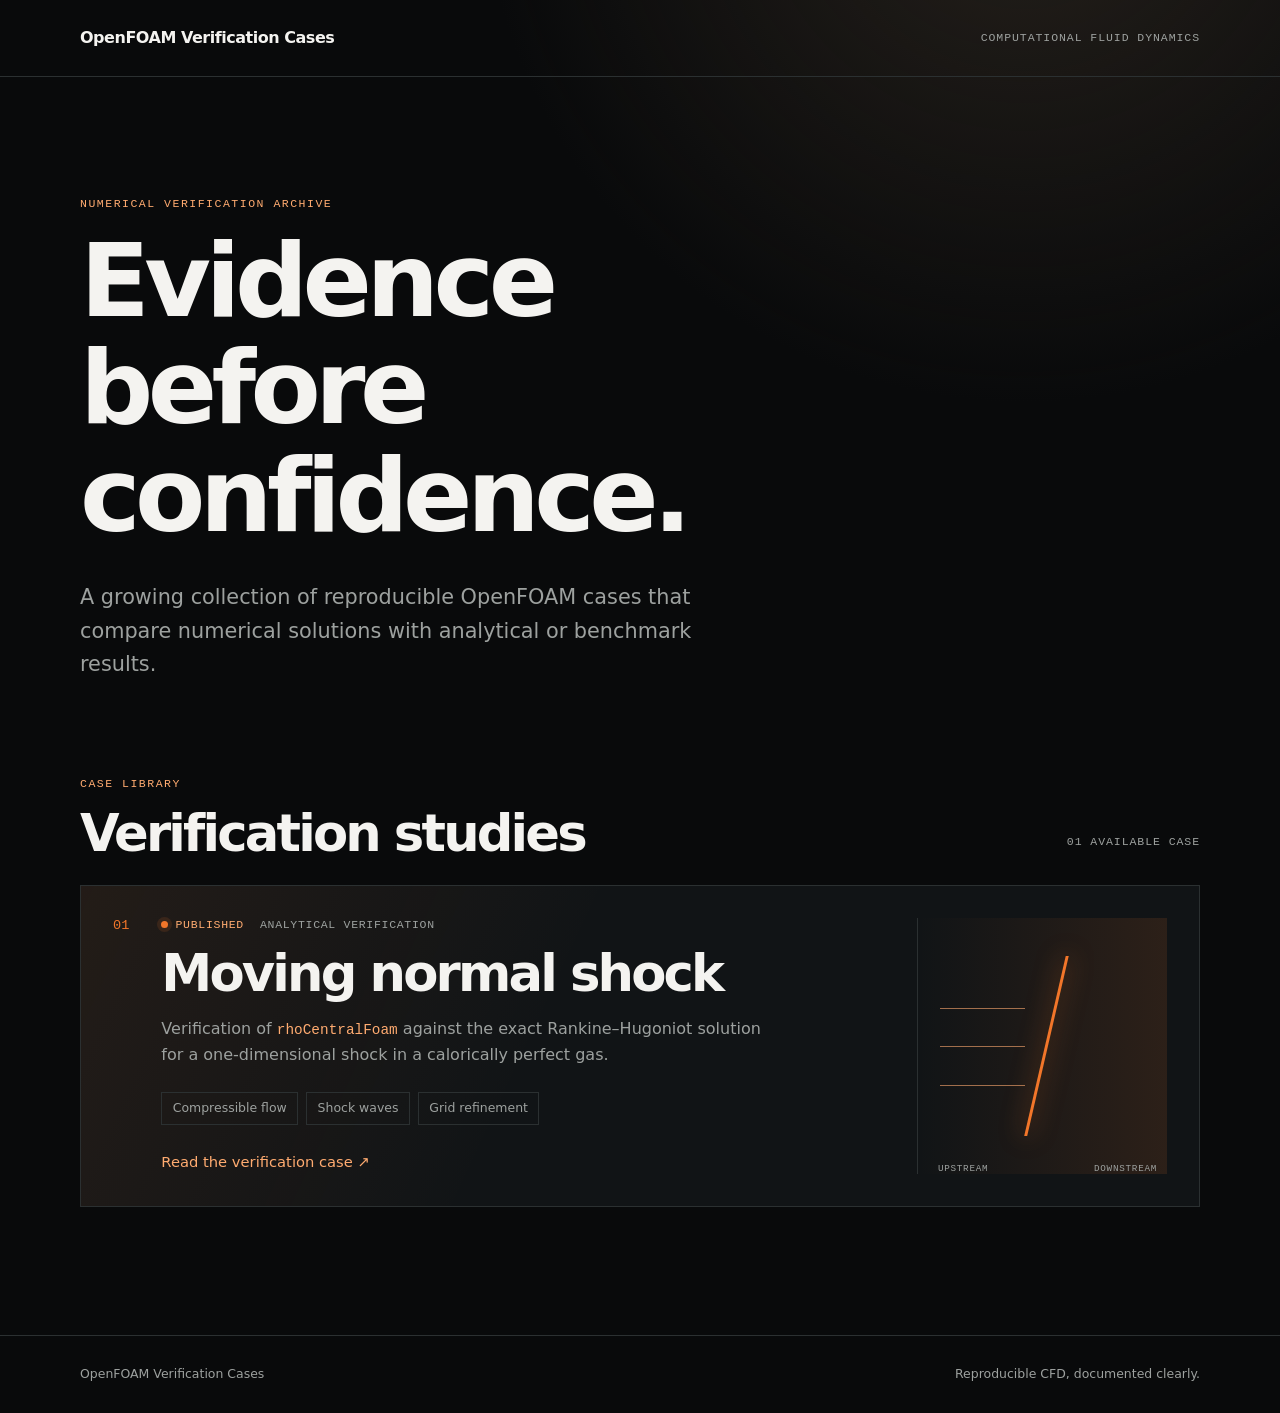
==== index.html @ 5cb927f1 "First commit" ====
<!doctype html>
<html lang="en">
  <head>
    <meta charset="utf-8" />
    <meta name="viewport" content="width=device-width, initial-scale=1" />
    <meta
      name="description"
      content="OpenFOAM verification cases, analytical comparisons, and grid-refinement studies."
    />
    <title>OpenFOAM Verification Cases</title>
    <link rel="stylesheet" href="site.css" />
  </head>
  <body>
    <header class="site-header">
      <div class="container header-inner">
        <a class="brand" href="./">OpenFOAM Verification Cases</a>
        <span class="header-label">Computational fluid dynamics</span>
      </div>
    </header>

    <main>
      <section class="hero container">
        <p class="eyebrow">Numerical verification archive</p>
        <h1>Evidence before confidence.</h1>
        <p class="hero-copy">
          A growing collection of reproducible OpenFOAM cases that compare
          numerical solutions with analytical or benchmark results.
        </p>
      </section>

      <section class="container section" aria-labelledby="cases-heading">
        <div class="section-heading">
          <div>
            <p class="eyebrow">Case library</p>
            <h2 id="cases-heading">Verification studies</h2>
          </div>
          <p class="section-note">01 available case</p>
        </div>

        <a class="case-card" href="normalShockVerification/page.html">
          <div class="case-number">01</div>
          <div class="case-content">
            <div class="case-topline">
              <span class="status"><span class="status-dot"></span>Published</span>
              <span class="case-type">Analytical verification</span>
            </div>
            <h3>Moving normal shock</h3>
            <p>
              Verification of <code>rhoCentralFoam</code> against the exact
              Rankine–Hugoniot solution for a one-dimensional shock in a
              calorically perfect gas.
            </p>
            <div class="tags" aria-label="Case topics">
              <span>Compressible flow</span>
              <span>Shock waves</span>
              <span>Grid refinement</span>
            </div>
            <span class="read-link">Read the verification case <span aria-hidden="true">↗</span></span>
          </div>
          <div class="case-visual" aria-hidden="true">
            <div class="shock-line"></div>
            <div class="flow-line flow-one"></div>
            <div class="flow-line flow-two"></div>
            <div class="flow-line flow-three"></div>
            <span class="visual-label upstream">UPSTREAM</span>
            <span class="visual-label downstream">DOWNSTREAM</span>
          </div>
        </a>
      </section>
    </main>

    <footer class="site-footer">
      <div class="container footer-inner">
        <span>OpenFOAM Verification Cases</span>
        <span>Reproducible CFD, documented clearly.</span>
      </div>
    </footer>
  </body>
</html>
---- site.css ----
:root {
  color-scheme: dark;
  --ink: #f4f3f0;
  --muted: #9da19f;
  --deep: #090a0b;
  --panel: #111416;
  --line: #2b3031;
  --orange: #f2762a;
  --orange-soft: #ffab70;
  --max-width: 1120px;
  font-family: Inter, ui-sans-serif, system-ui, -apple-system, BlinkMacSystemFont, "Segoe UI", sans-serif;
}

* { box-sizing: border-box; }

html { background: var(--deep); }

body {
  min-width: 320px;
  margin: 0;
  background: radial-gradient(circle at 80% -10%, #25201b 0, transparent 34rem), var(--deep);
  color: var(--ink);
  line-height: 1.6;
}

a { color: inherit; }

.container { width: min(calc(100% - 3rem), var(--max-width)); margin: 0 auto; }

.site-header { border-bottom: 1px solid var(--line); }

.header-inner, .footer-inner {
  display: flex;
  align-items: center;
  justify-content: space-between;
  gap: 1rem;
  min-height: 76px;
}

.brand { font-weight: 750; letter-spacing: -0.03em; text-decoration: none; }
.header-label, .section-note { color: var(--muted); font: 0.72rem/1.2 ui-monospace, SFMono-Regular, Menlo, monospace; letter-spacing: 0.08em; text-transform: uppercase; }

.hero { padding: 7.5rem 0 6rem; }
.eyebrow { margin: 0 0 1rem; color: var(--orange-soft); font: 0.72rem/1.2 ui-monospace, SFMono-Regular, Menlo, monospace; letter-spacing: 0.13em; text-transform: uppercase; }
h1, h2, h3 { margin: 0; letter-spacing: -0.055em; line-height: 1.05; }
h1 { max-width: 800px; font-size: clamp(3.5rem, 8vw, 7.5rem); font-weight: 700; }
.hero-copy { max-width: 620px; margin: 2rem 0 0; color: var(--muted); font-size: clamp(1.05rem, 2vw, 1.3rem); }

.section { padding-bottom: 8rem; }
.section-heading { display: flex; align-items: end; justify-content: space-between; gap: 2rem; margin-bottom: 1.5rem; }
h2 { font-size: clamp(2rem, 4vw, 3.5rem); }

.case-card {
  position: relative;
  display: grid;
  grid-template-columns: auto minmax(0, 1fr) 250px;
  gap: 2rem;
  overflow: hidden;
  padding: 2rem;
  border: 1px solid var(--line);
  background: linear-gradient(115deg, rgba(242, 118, 42, 0.08), transparent 42%), var(--panel);
  text-decoration: none;
  transition: border-color 180ms ease, transform 180ms ease;
}

.case-card:hover, .case-card:focus-visible { border-color: var(--orange); transform: translateY(-3px); }
.case-card:focus-visible { outline: 2px solid var(--orange-soft); outline-offset: 4px; }
.case-number { color: var(--orange); font: 0.85rem ui-monospace, SFMono-Regular, Menlo, monospace; }
.case-topline { display: flex; flex-wrap: wrap; gap: 1rem; align-items: center; color: var(--muted); font: 0.72rem ui-monospace, SFMono-Regular, Menlo, monospace; letter-spacing: 0.06em; text-transform: uppercase; }
.status { color: var(--orange-soft); }
.status-dot { display: inline-block; width: 7px; height: 7px; margin-right: 0.45rem; border-radius: 50%; background: var(--orange); box-shadow: 0 0 0 4px rgba(242, 118, 42, 0.12); }
.case-content h3 { margin: 1rem 0; font-size: clamp(2rem, 4vw, 3.25rem); }
.case-content p { max-width: 620px; margin: 0; color: var(--muted); }
code { color: var(--orange-soft); font: 0.9em ui-monospace, SFMono-Regular, Menlo, monospace; }
.tags { display: flex; flex-wrap: wrap; gap: 0.5rem; margin: 1.5rem 0; }
.tags span { padding: 0.35rem 0.65rem; border: 1px solid var(--line); color: var(--muted); font-size: 0.78rem; }
.read-link { color: var(--orange-soft); font-size: 0.92rem; }
.case-visual { position: relative; min-height: 220px; border-left: 1px solid var(--line); background: linear-gradient(90deg, transparent, rgba(242, 118, 42, 0.12)); }
.shock-line { position: absolute; top: 15%; bottom: 15%; left: 51%; width: 3px; background: var(--orange); box-shadow: 0 0 24px rgba(242, 118, 42, 0.7); transform: skew(-13deg); }
.flow-line { position: absolute; left: 9%; width: 34%; height: 1px; background: var(--orange-soft); opacity: 0.6; }
.flow-one { top: 35%; }.flow-two { top: 50%; }.flow-three { top: 65%; }
.visual-label { position: absolute; bottom: 0; color: var(--muted); font: 0.58rem ui-monospace, SFMono-Regular, Menlo, monospace; letter-spacing: 0.08em; }
.upstream { left: 8%; }.downstream { right: 4%; }

.site-footer { border-top: 1px solid var(--line); color: var(--muted); font-size: 0.78rem; }

@media (max-width: 760px) {
  .container { width: min(calc(100% - 2rem), var(--max-width)); }
  .header-label { display: none; }
  .hero { padding: 5rem 0 4rem; }
  .section-heading { align-items: start; flex-direction: column; gap: 0.75rem; }
  .case-card { grid-template-columns: auto minmax(0, 1fr); gap: 1rem; padding: 1.25rem; }
  .case-visual { grid-column: 1 / -1; min-height: 150px; border-top: 1px solid var(--line); border-left: 0; }
  .footer-inner { align-items: start; flex-direction: column; justify-content: center; padding: 1.25rem 0; }
}
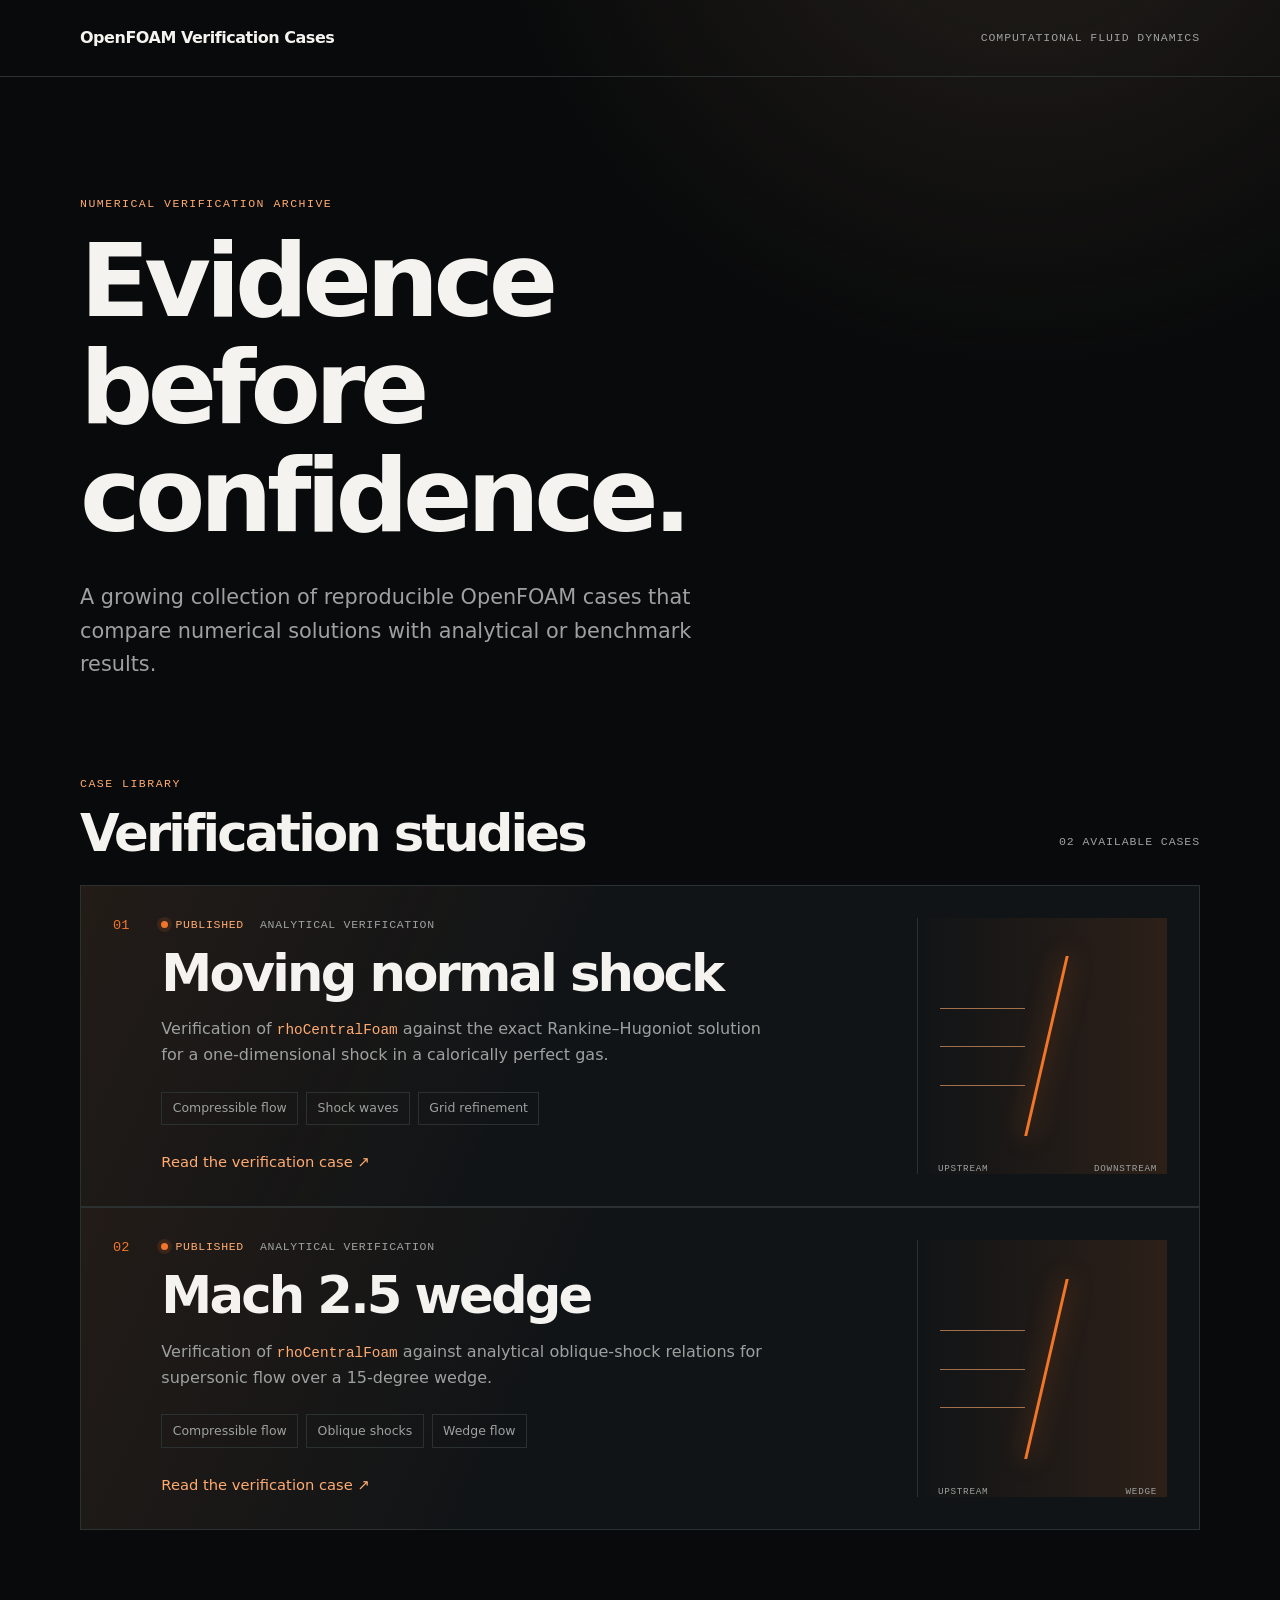
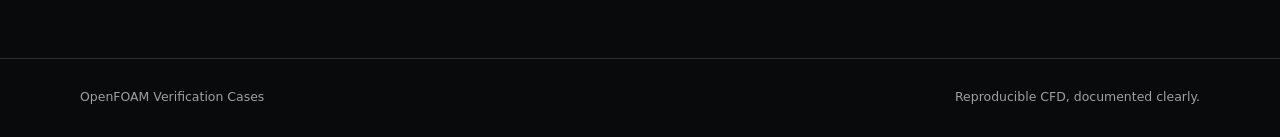
==== commit ee7d9c2a: "Added Mach 2.5 Wedge Case" ====
--- a/index.html
+++ b/index.html
@@ -34,7 +34,7 @@
             <p class="eyebrow">Case library</p>
             <h2 id="cases-heading">Verification studies</h2>
           </div>
-          <p class="section-note">01 available case</p>
+          <p class="section-note">02 available cases</p>
         </div>
 
         <a class="case-card" href="normalShockVerification/page.html">
@@ -66,6 +66,35 @@
             <span class="visual-label downstream">DOWNSTREAM</span>
           </div>
         </a>
+
+        <a class="case-card" href="mach2p5Wedge/page.html">
+          <div class="case-number">02</div>
+          <div class="case-content">
+            <div class="case-topline">
+              <span class="status"><span class="status-dot"></span>Published</span>
+              <span class="case-type">Analytical verification</span>
+            </div>
+            <h3>Mach 2.5 wedge</h3>
+            <p>
+              Verification of <code>rhoCentralFoam</code> against analytical
+              oblique-shock relations for supersonic flow over a 15-degree wedge.
+            </p>
+            <div class="tags" aria-label="Case topics">
+              <span>Compressible flow</span>
+              <span>Oblique shocks</span>
+              <span>Wedge flow</span>
+            </div>
+            <span class="read-link">Read the verification case <span aria-hidden="true">↗</span></span>
+          </div>
+          <div class="case-visual" aria-hidden="true">
+            <div class="shock-line"></div>
+            <div class="flow-line flow-one"></div>
+            <div class="flow-line flow-two"></div>
+            <div class="flow-line flow-three"></div>
+            <span class="visual-label upstream">UPSTREAM</span>
+            <span class="visual-label downstream">WEDGE</span>
+          </div>
+        </a>
       </section>
     </main>
 
